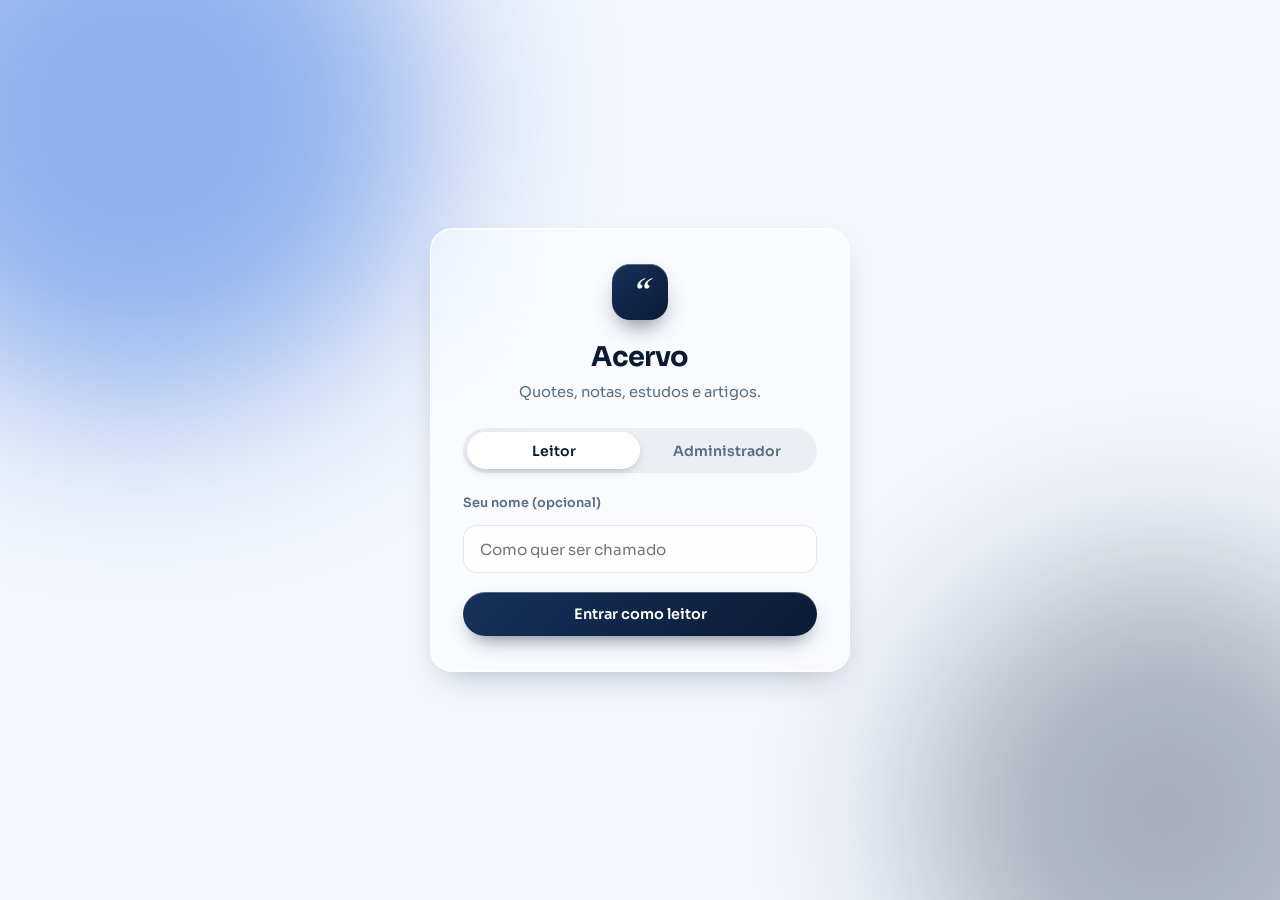
==== index.html @ 5f776bcf "Primeira versão do acervo" ====
<!doctype html><html lang="pt-BR"><head><meta charset="utf-8"><meta http-equiv="refresh" content="0;url=html/login.html"><title>Acervo</title></head><body><script>location.replace('html/login.html')</script></body></html>
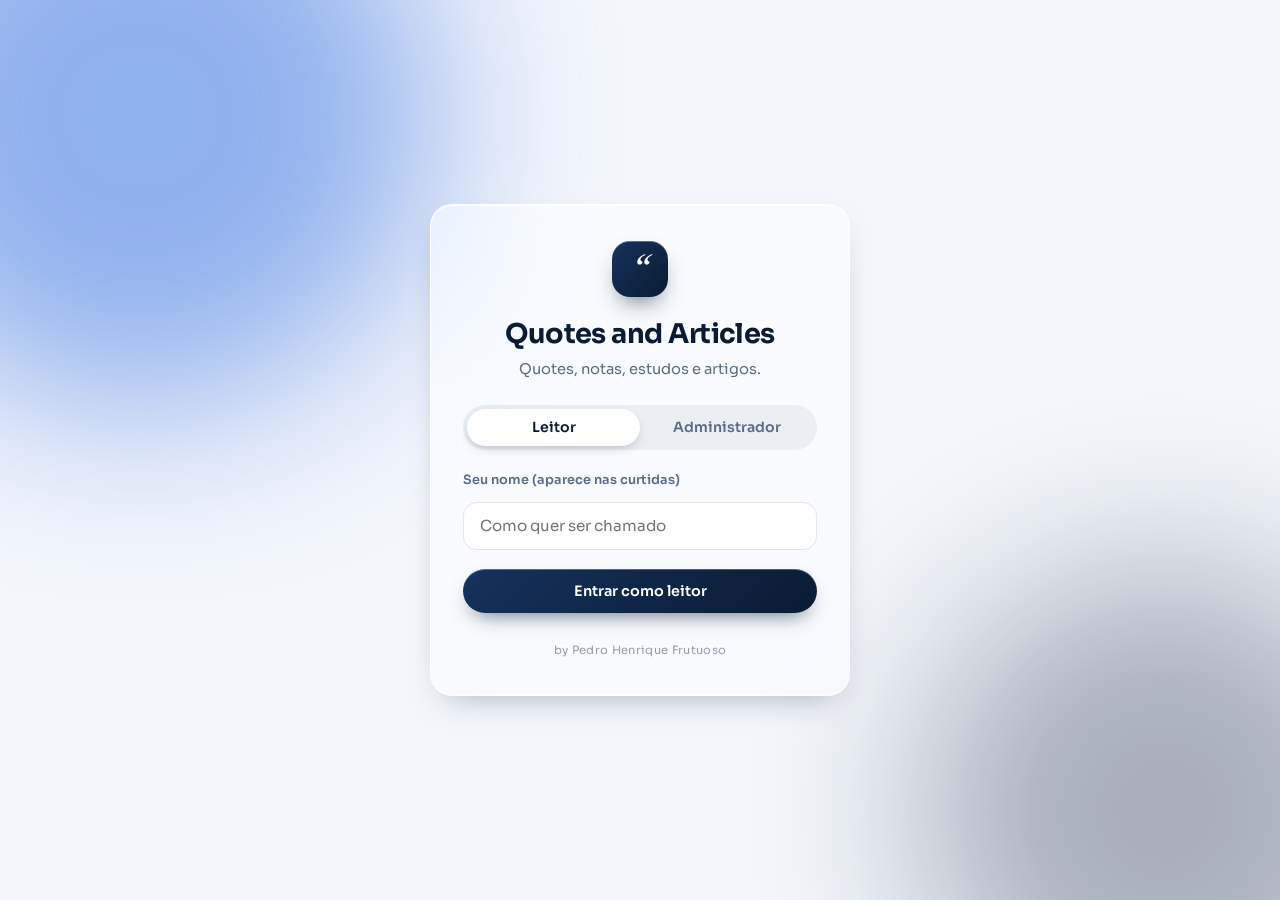
==== commit 2f814bd4: "Adiciona favicon" ====
--- a/index.html
+++ b/index.html
@@ -1 +1,2 @@
-<!doctype html><html lang="pt-BR"><head><meta charset="utf-8"><meta http-equiv="refresh" content="0;url=html/login.html"><title>Acervo</title></head><body><script>location.replace('html/login.html')</script></body></html>
+<!doctype html><html lang="pt-BR"><head><meta charset="utf-8"><meta http-equiv="refresh" content="0;url=html/login.html"><title>Acervo</title>
+<link rel="icon" type="image/svg+xml" href="favicon.svg"></head><body><script>location.replace('html/login.html')</script></body></html>
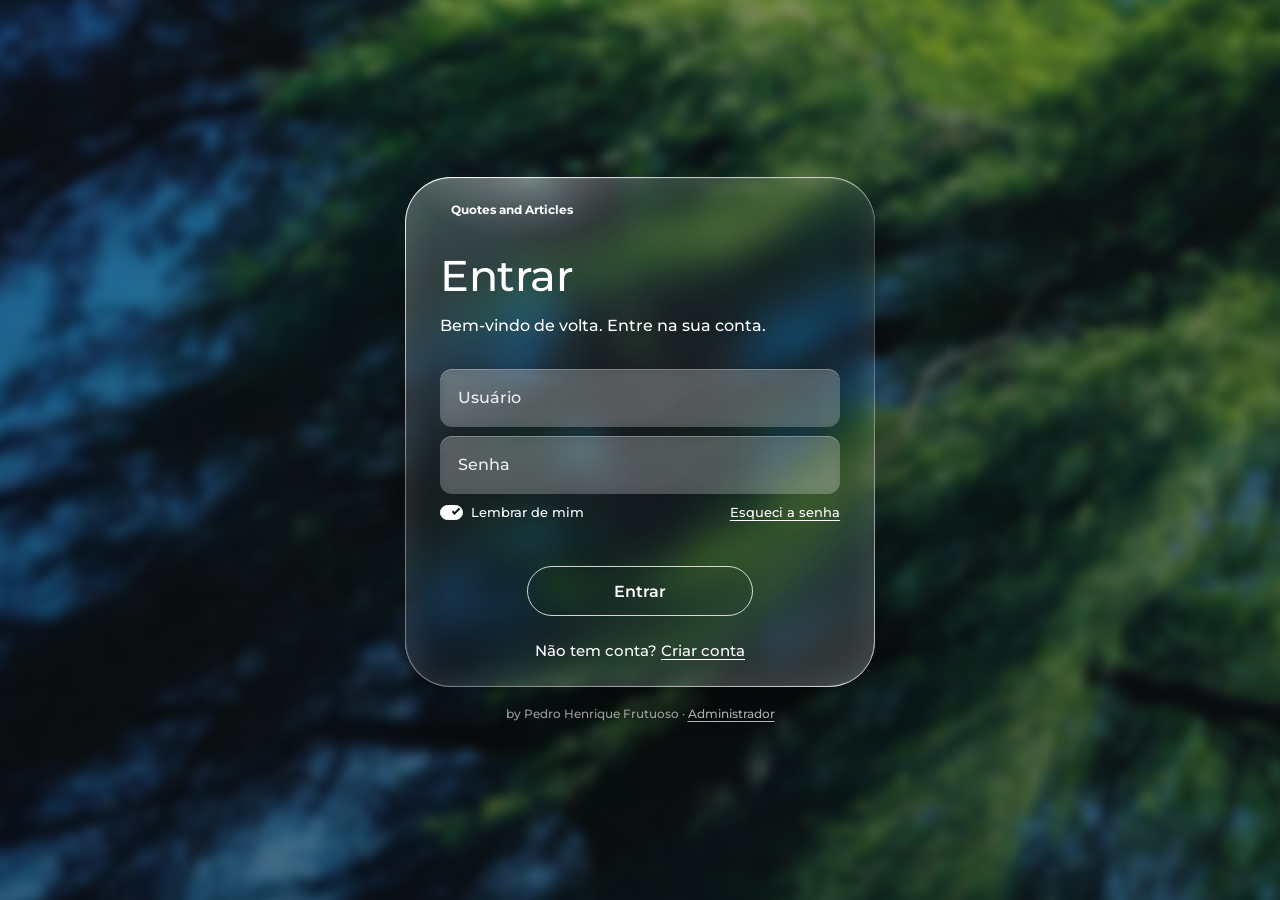
==== commit 71d7b95e: "app" ====
--- a/index.html
+++ b/index.html
@@ -1,2 +1,2 @@
-<!doctype html><html lang="pt-BR"><head><meta charset="utf-8"><meta http-equiv="refresh" content="0;url=html/login.html"><title>Acervo</title>
-<link rel="icon" type="image/svg+xml" href="favicon.svg"></head><body><script>location.replace('html/login.html')</script></body></html>
+<!doctype html><html lang="pt-BR"><head><meta charset="utf-8"><meta name="viewport" content="width=device-width,initial-scale=1"><meta name="theme-color" content="#0A1B33"><meta http-equiv="refresh" content="0;url=html/login.html"><title>Acervo</title>
+<link rel="manifest" href="manifest.webmanifest"><link rel="icon" type="image/svg+xml" href="favicon.svg"><link rel="apple-touch-icon" href="img/pwa-icon-192.png"></head><body><script>location.replace('html/login.html')</script></body></html>
